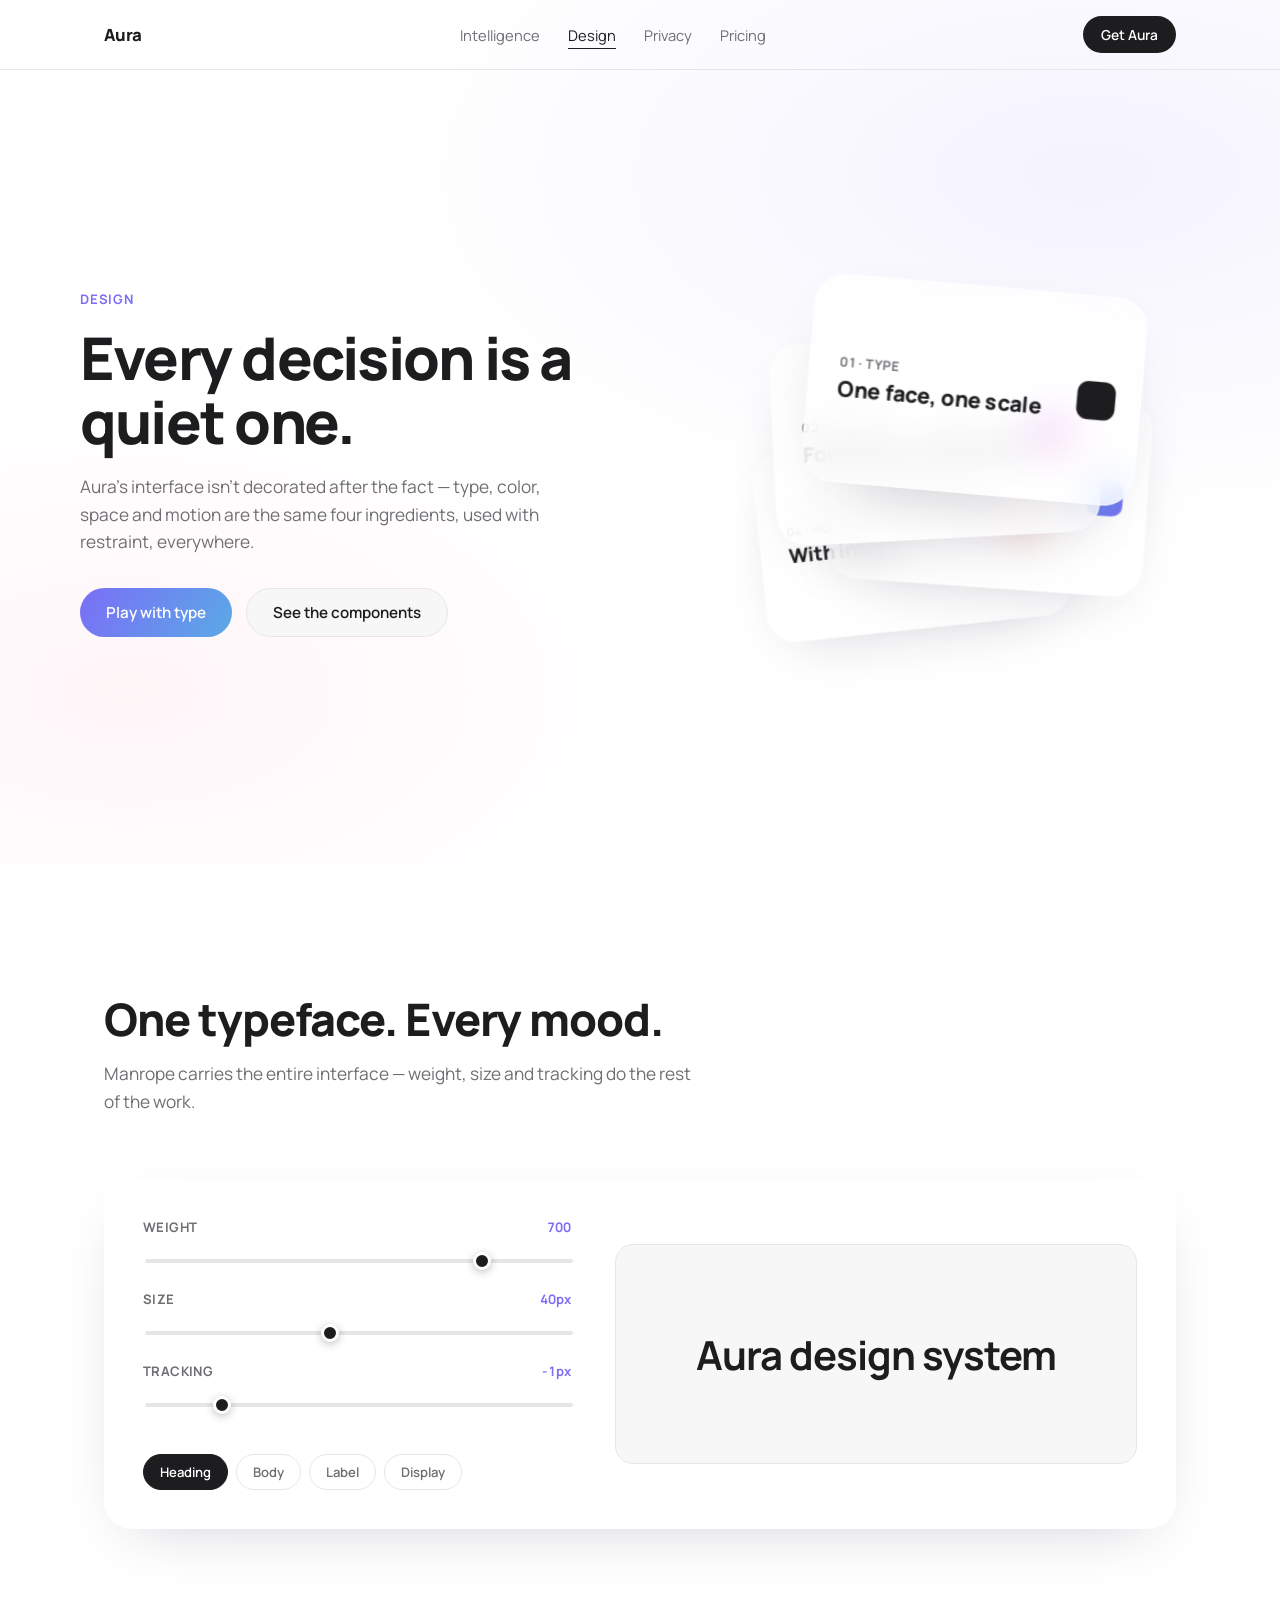
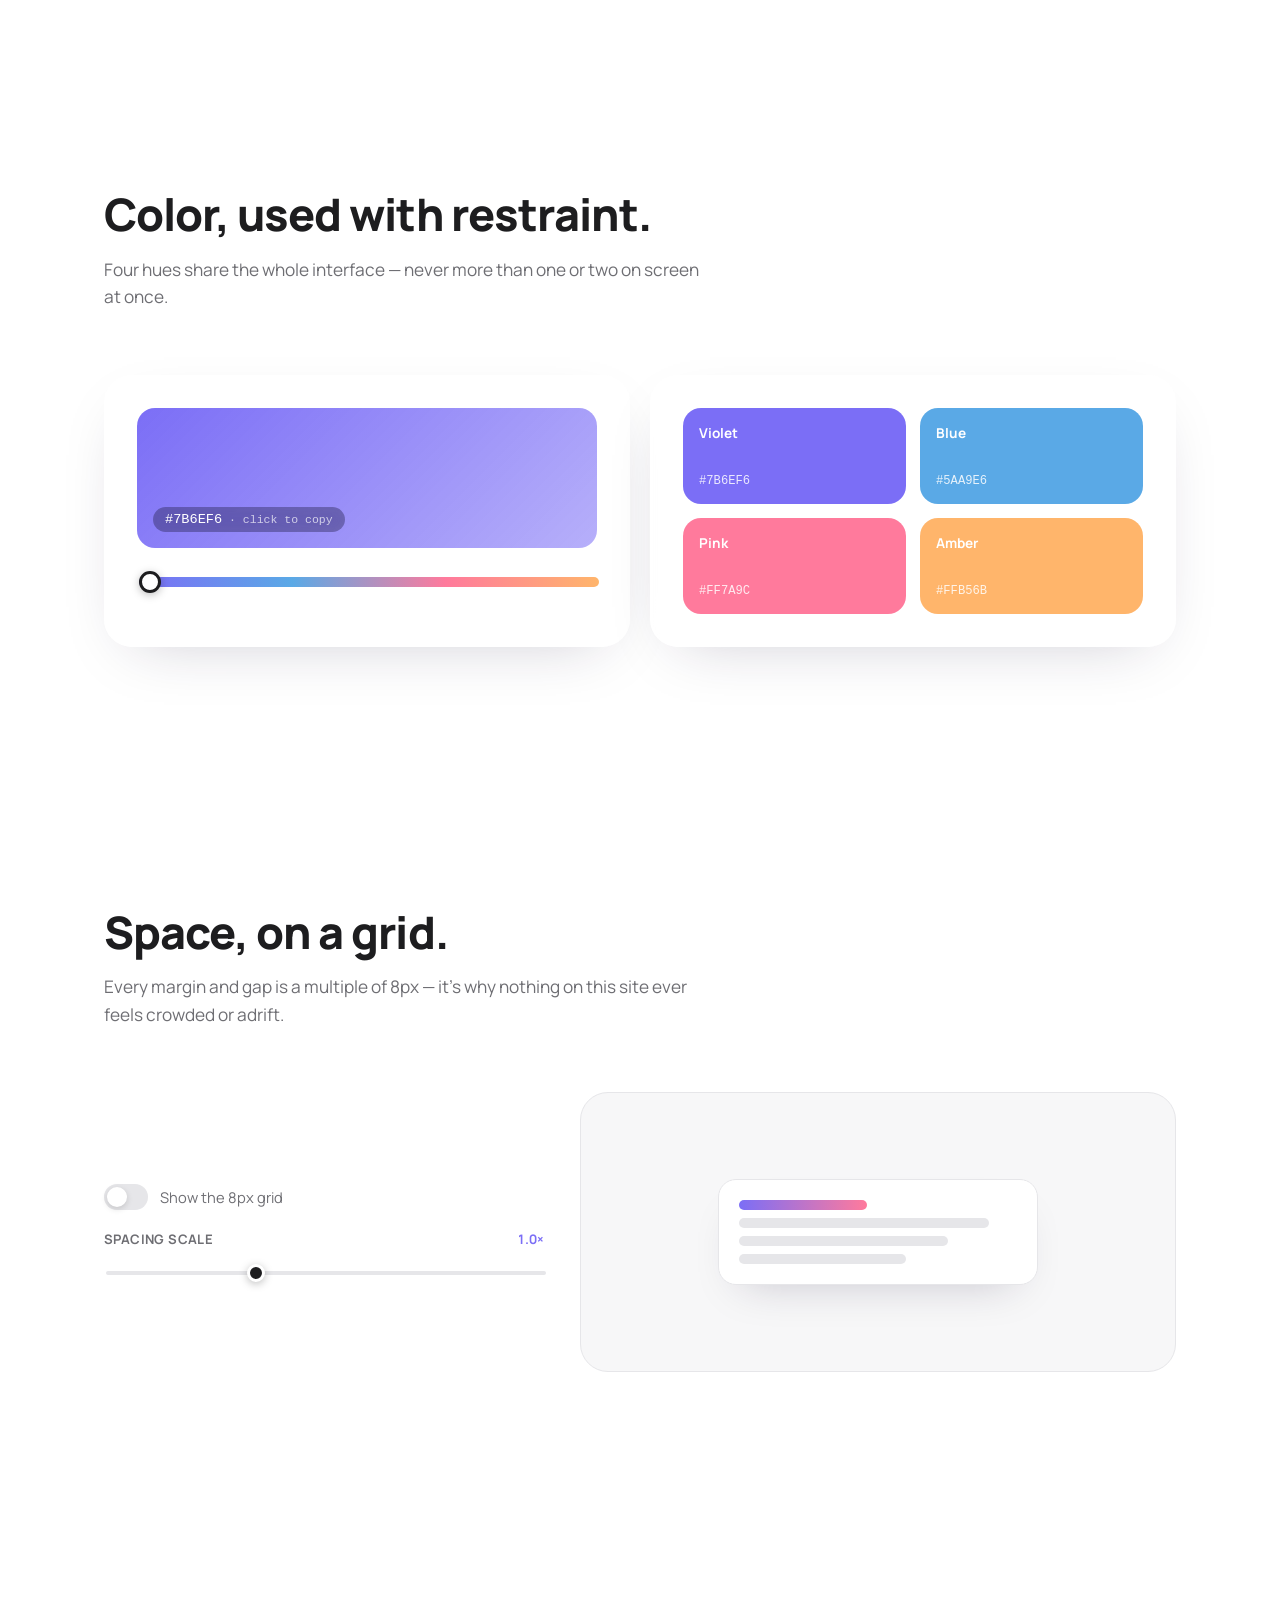
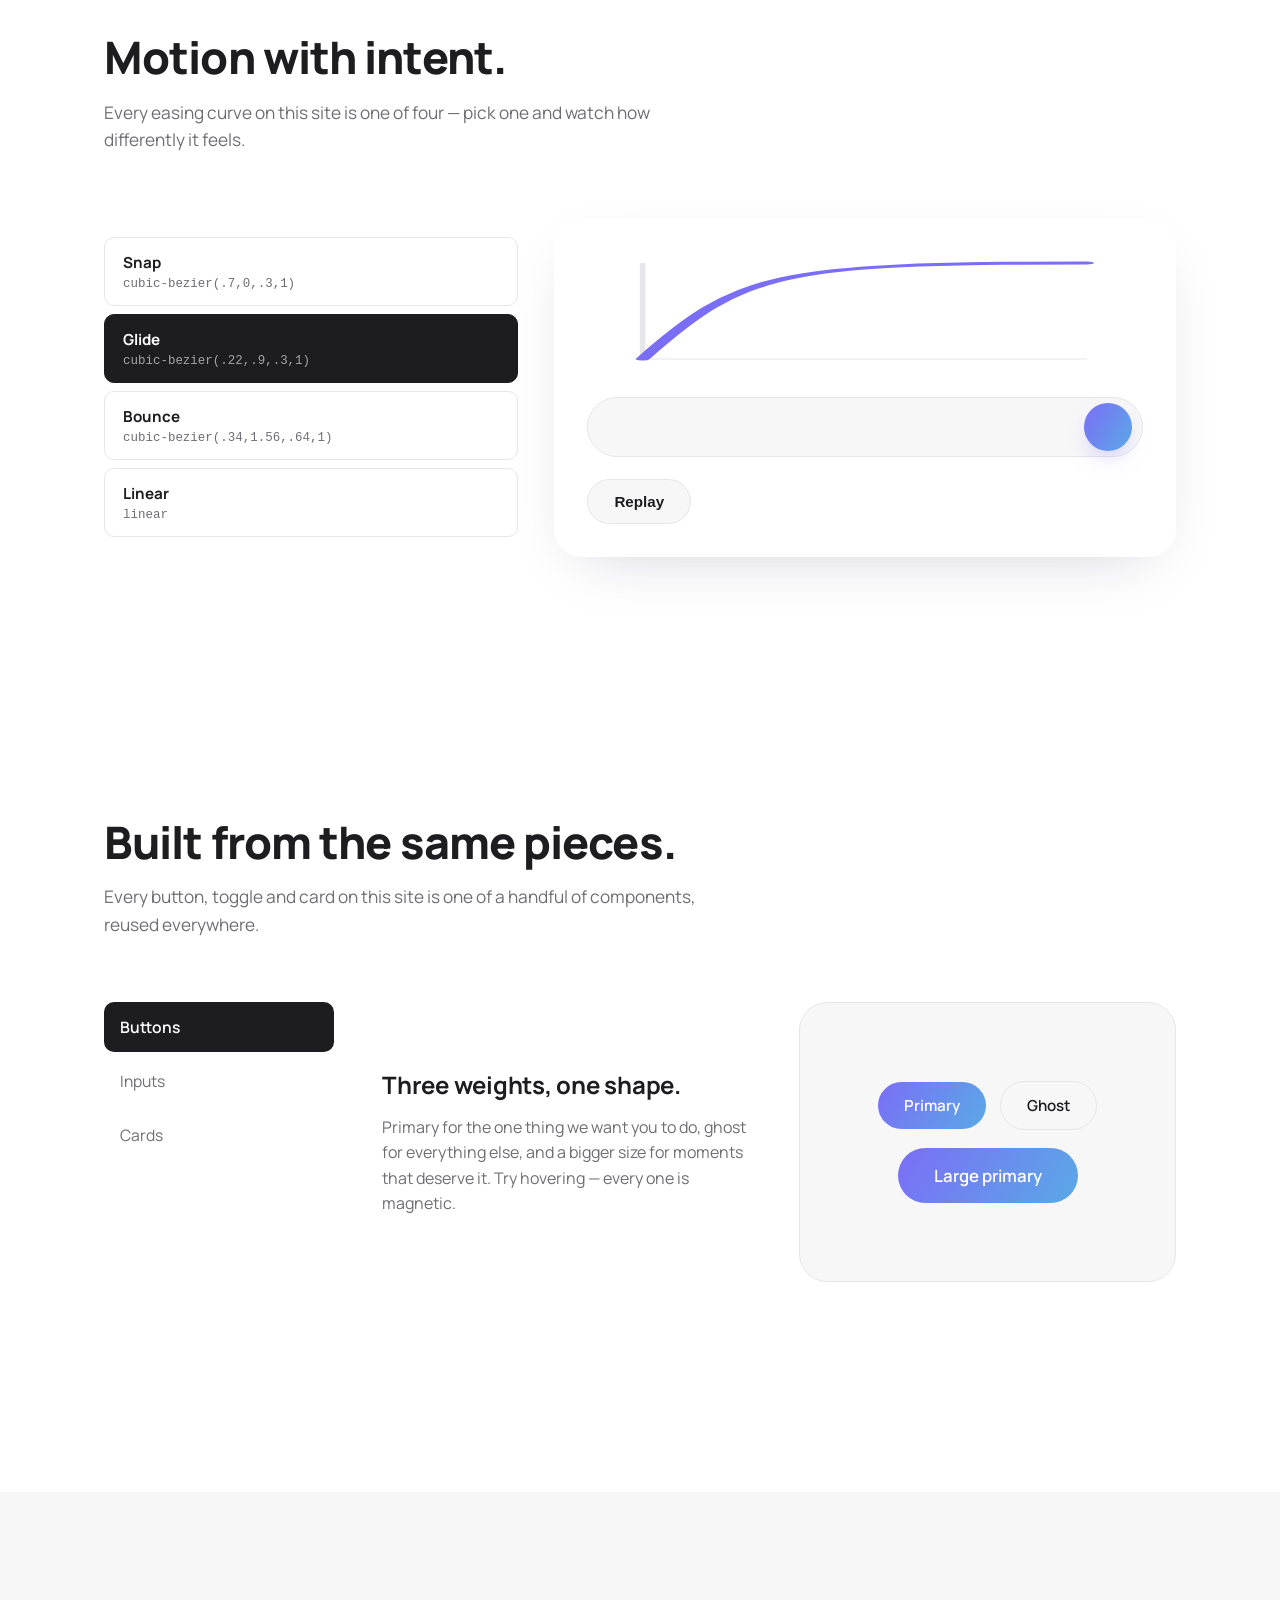
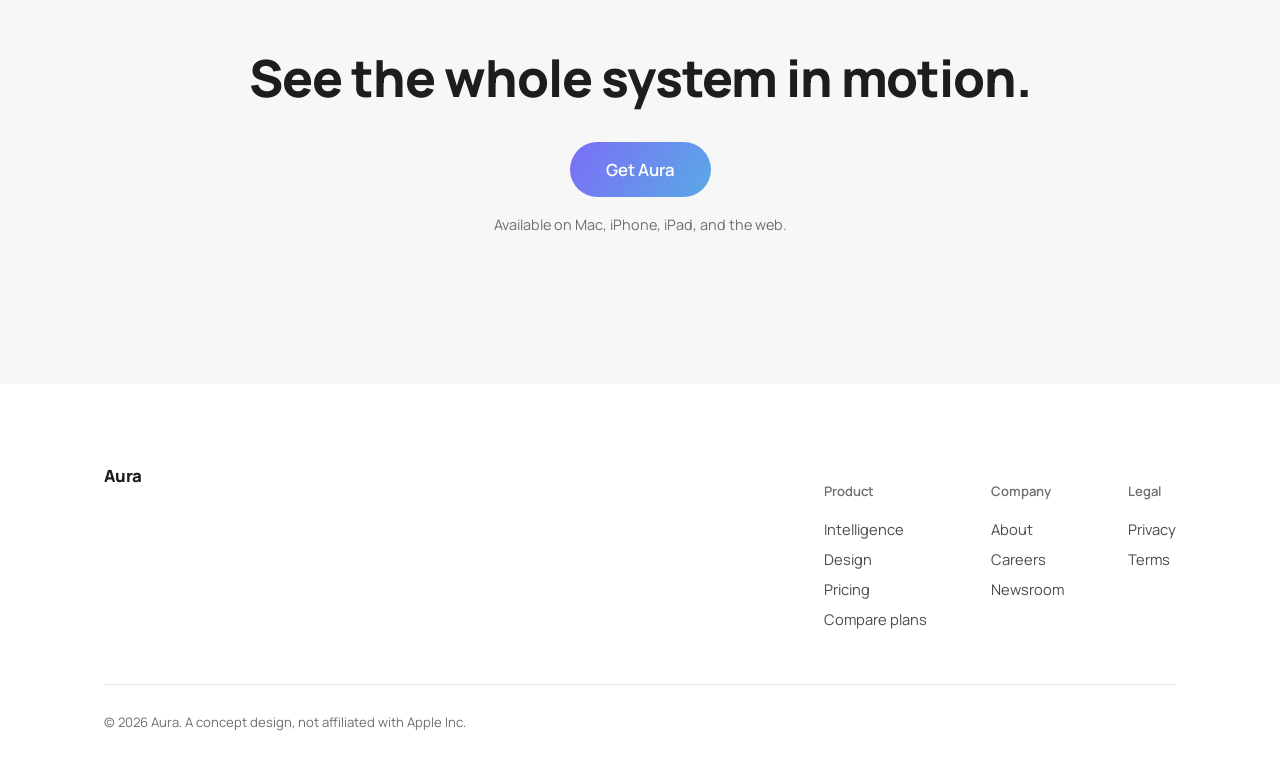
==== design.html @ 578ac660 "Add files via upload" ====
<!DOCTYPE html>
<html lang="en">
<head>
<meta charset="UTF-8">
<meta name="viewport" content="width=device-width, initial-scale=1.0">
<title>Aura — Design</title>
<link rel="preconnect" href="https://fonts.googleapis.com">
<link rel="preconnect" href="https://fonts.gstatic.com" crossorigin>
<link href="https://fonts.googleapis.com/css2?family=Manrope:wght@300;400;500;600;700;800&display=swap" rel="stylesheet">
<link rel="stylesheet" href="style.css">
<link rel="stylesheet" href="design.css">
</head>
<body>

<div class="progress-rail"><div class="progress-fill" id="progressFill"></div></div>
<div class="cursor-dot" id="cursorDot"></div>

<!-- NAV -->
<header id="siteNav" class="visible solid">
  <div class="nav-inner">
    <a href="index.html#home" class="nav-mark">Aura</a>
    <nav class="nav-links">
      <a href="intelligence.html">Intelligence</a>
      <a href="design.html" class="active">Design</a>
      <a href="privacy.html">Privacy</a>
      <a href="pricing.html">Pricing</a>
    </nav>
    <a href="plans.html" class="nav-cta">Get Aura</a>
    <button class="nav-toggle" id="navToggle" aria-label="Open menu">
      <span></span><span></span>
    </button>
  </div>
  <div class="nav-mobile" id="navMobile">
    <a href="intelligence.html">Intelligence</a>
    <a href="design.html">Design</a>
    <a href="privacy.html">Privacy</a>
    <a href="pricing.html">Pricing</a>
    <a href="plans.html" class="nav-cta-mobile">Get Aura</a>
  </div>
</header>

<main>

  <!-- HERO -->
  <section class="design-hero" id="home">
    <div class="design-hero-inner">
      <div class="design-hero-copy" data-reveal>
        <span class="eyebrow" style="display:inline-flex;align-items:center;gap:8px;font-size:.82rem;font-weight:700;letter-spacing:.06em;text-transform:uppercase;color:var(--violet);margin-bottom:18px;">Design</span>
        <h1>Every decision is a<br>quiet one.</h1>
        <p>Aura's interface isn't decorated after the fact — type, color, space and motion are the same four ingredients, used with restraint, everywhere.</p>
        <div class="design-hero-actions">
          <a href="#type" class="btn btn-primary">Play with type</a>
          <a href="#components" class="btn btn-ghost">See the components</a>
        </div>
      </div>

      <div class="layer-stack" id="layerStack" aria-hidden="true">
        <div class="layer-card" data-depth="1" data-x="-46" data-y="70" data-rot="-6" data-target="motion">
          <span class="layer-tag">04 · Motion</span>
          <span class="layer-name">With intent</span>
          <span class="layer-swatch" style="background:linear-gradient(135deg,var(--pink),var(--amber));"></span>
        </div>
        <div class="layer-card" data-depth="2" data-x="30" data-y="26" data-rot="4" data-target="space">
          <span class="layer-tag">03 · Space</span>
          <span class="layer-name">On an 8px grid</span>
          <span class="layer-swatch" style="background:linear-gradient(135deg,var(--blue),var(--violet));"></span>
        </div>
        <div class="layer-card" data-depth="3" data-x="-22" data-y="-22" data-rot="-3" data-target="color">
          <span class="layer-tag">02 · Color</span>
          <span class="layer-name">Four hues, used sparingly</span>
          <span class="layer-swatch" style="background:linear-gradient(135deg,var(--violet),var(--pink));"></span>
        </div>
        <div class="layer-card" data-depth="4" data-x="14" data-y="-64" data-rot="5" data-target="type">
          <span class="layer-tag">01 · Type</span>
          <span class="layer-name">One face, one scale</span>
          <span class="layer-swatch" style="background:var(--ink);"></span>
        </div>
      </div>
    </div>
  </section>

  <!-- TYPE LAB -->
  <section id="type" class="section">
    <div class="section-head" data-reveal>
      <h2>One typeface. Every mood.</h2>
      <p>Manrope carries the entire interface — weight, size and tracking do the rest of the work.</p>
    </div>

    <div class="type-lab glass glass-spot" data-reveal>
      <div class="type-controls">
        <div class="type-control">
          <label>Weight <span id="weightVal">700</span></label>
          <input type="range" id="rangeWeight" min="300" max="800" step="100" value="700">
        </div>
        <div class="type-control">
          <label>Size <span id="sizeVal">40px</span></label>
          <input type="range" id="rangeSize" min="16" max="72" step="1" value="40">
        </div>
        <div class="type-control">
          <label>Tracking <span id="trackVal">-1px</span></label>
          <input type="range" id="rangeTrack" min="-2" max="4" step="0.5" value="-1">
        </div>
        <div class="type-preset-row">
          <button class="type-preset active" data-weight="700" data-size="40" data-track="-1">Heading</button>
          <button class="type-preset" data-weight="500" data-size="18" data-track="0">Body</button>
          <button class="type-preset" data-weight="600" data-size="13" data-track="1.5">Label</button>
          <button class="type-preset" data-weight="800" data-size="64" data-track="-2">Display</button>
        </div>
      </div>
      <div class="type-preview-wrap">
        <span class="type-preview" id="typePreview">Aura design system</span>
      </div>
    </div>
  </section>

  <!-- COLOR -->
  <section id="color" class="section">
    <div class="section-head" data-reveal>
      <h2>Color, used with restraint.</h2>
      <p>Four hues share the whole interface — never more than one or two on screen at once.</p>
    </div>

    <div class="color-wrap" data-reveal>
      <div class="color-mixer glass glass-spot">
        <div class="mixer-preview" id="mixerPreview">
          <span class="mixer-hex" id="mixerHex" data-copy="mixer">#7B6EF6</span>
        </div>
        <input type="range" id="colorRange" min="0" max="100" step="0.5" value="0">
      </div>
      <div class="swatch-grid glass glass-spot">
        <div class="swatch" data-copy="#7B6EF6" style="background:var(--violet);">
          <span class="swatch-name">Violet</span>
          <span class="swatch-hex">#7B6EF6</span>
          <span class="copied-tag">Copied</span>
        </div>
        <div class="swatch" data-copy="#5AA9E6" style="background:var(--blue);">
          <span class="swatch-name">Blue</span>
          <span class="swatch-hex">#5AA9E6</span>
          <span class="copied-tag">Copied</span>
        </div>
        <div class="swatch" data-copy="#FF7A9C" style="background:var(--pink);">
          <span class="swatch-name">Pink</span>
          <span class="swatch-hex">#FF7A9C</span>
          <span class="copied-tag">Copied</span>
        </div>
        <div class="swatch" data-copy="#FFB56B" style="background:var(--amber);">
          <span class="swatch-name">Amber</span>
          <span class="swatch-hex">#FFB56B</span>
          <span class="copied-tag">Copied</span>
        </div>
      </div>
    </div>
  </section>

  <!-- SPACE -->
  <section id="space" class="section">
    <div class="section-head" data-reveal>
      <h2>Space, on a grid.</h2>
      <p>Every margin and gap is a multiple of 8px — it's why nothing on this site ever feels crowded or adrift.</p>
    </div>

    <div class="space-wrap" data-reveal>
      <div class="space-controls">
        <div class="space-toggle">
          <button class="space-toggle-switch" id="gridToggle" role="switch" aria-checked="false" aria-label="Toggle grid overlay">
            <span class="knob"></span>
          </button>
          <span>Show the 8px grid</span>
        </div>
        <div class="type-control">
          <label>Spacing scale <span id="spaceScaleVal">1.0×</span></label>
          <input type="range" id="spaceRange" min="0.5" max="2" step="0.1" value="1">
        </div>
      </div>
      <div class="space-stage">
        <div class="space-grid-overlay" id="gridOverlay"></div>
        <div class="space-demo-card" id="spaceDemoCard" style="padding:20px; gap:8px;">
          <div class="sd-line accent"></div>
          <div class="sd-line" style="width:90%;"></div>
          <div class="sd-line" style="width:75%;"></div>
          <div class="sd-line" style="width:60%;"></div>
        </div>
      </div>
    </div>
  </section>

  <!-- MOTION -->
  <section id="motion" class="section">
    <div class="section-head" data-reveal>
      <h2>Motion with intent.</h2>
      <p>Every easing curve on this site is one of four — pick one and watch how differently it feels.</p>
    </div>

    <div class="motion-wrap" data-reveal>
      <div class="easing-list">
        <button class="easing-btn" data-easing="snap"><strong>Snap</strong><span>cubic-bezier(.7,0,.3,1)</span></button>
        <button class="easing-btn active" data-easing="glide"><strong>Glide</strong><span>cubic-bezier(.22,.9,.3,1)</span></button>
        <button class="easing-btn" data-easing="bounce"><strong>Bounce</strong><span>cubic-bezier(.34,1.56,.64,1)</span></button>
        <button class="easing-btn" data-easing="linear"><strong>Linear</strong><span>linear</span></button>
      </div>
      <div class="motion-stage glass glass-spot">
        <svg class="motion-graph" viewBox="0 0 100 100" preserveAspectRatio="none">
          <line x1="10" y1="90" x2="90" y2="90" stroke="var(--line)" stroke-width="1"/>
          <line x1="10" y1="10" x2="10" y2="90" stroke="var(--line)" stroke-width="1"/>
          <path id="graphActivePath" d="" fill="none" stroke="var(--violet)" stroke-width="2.5" stroke-linecap="round"/>
        </svg>
        <div class="motion-track">
          <div class="motion-ball" id="motionBall"></div>
        </div>
        <button class="btn btn-ghost motion-replay" id="motionReplay">Replay</button>
      </div>
    </div>
  </section>

  <!-- COMPONENTS -->
  <section id="components" class="section">
    <div class="section-head" data-reveal>
      <h2>Built from the same pieces.</h2>
      <p>Every button, toggle and card on this site is one of a handful of components, reused everywhere.</p>
    </div>

    <div class="tabs" data-reveal style="margin-top:48px;">
      <div class="tab-list" role="tablist" aria-label="Component categories">
        <button class="tab-btn active" data-tab="buttons" role="tab" aria-selected="true">Buttons</button>
        <button class="tab-btn" data-tab="inputs" role="tab" aria-selected="false">Inputs</button>
        <button class="tab-btn" data-tab="cards" role="tab" aria-selected="false">Cards</button>
      </div>

      <div class="tab-stage">
        <div class="tab-panel active" id="panel-buttons">
          <div class="panel-text">
            <h3>Three weights, one shape.</h3>
            <p>Primary for the one thing we want you to do, ghost for everything else, and a bigger size for moments that deserve it. Try hovering — every one is magnetic.</p>
          </div>
          <div class="panel-visual" style="background:var(--paper-dim); flex-direction:column; gap:18px;">
            <div class="comp-buttons">
              <a href="#" class="btn btn-primary" onclick="return false;">Primary</a>
              <a href="#" class="btn btn-ghost" onclick="return false;">Ghost</a>
            </div>
            <div class="comp-buttons">
              <a href="#" class="btn btn-primary btn-lg" onclick="return false;">Large primary</a>
            </div>
          </div>
        </div>

        <div class="tab-panel" id="panel-inputs">
          <div class="panel-text">
            <h3>Small controls, clear state.</h3>
            <p>A toggle is either on or off — never a guess. Try flipping these; the same switch handles billing periods and privacy settings elsewhere on the site.</p>
          </div>
          <div class="panel-visual" style="background:var(--paper-dim);">
            <div class="comp-input-demo">
              <div class="comp-toggle-row">
                <button class="space-toggle-switch demo-toggle" role="switch" aria-checked="true"><span class="knob"></span></button>
                <span>Sync across devices</span>
              </div>
              <div class="comp-toggle-row">
                <button class="space-toggle-switch demo-toggle" role="switch" aria-checked="false"><span class="knob"></span></button>
                <span>Share anonymous usage</span>
              </div>
              <input class="comp-text-input" placeholder="Ask Aura something…">
            </div>
          </div>
        </div>

        <div class="tab-panel" id="panel-cards">
          <div class="panel-text">
            <h3>Glass, everywhere it earns it.</h3>
            <p>Cards get the frosted treatment only when they float above something — a demo, a stat, a price. Flat content stays flat.</p>
          </div>
          <div class="panel-visual" style="background:var(--paper-dim);">
            <div class="comp-cards-row">
              <div class="comp-mini-card glass glass-spot tilt">
                <div class="mini-dot"></div>
                <h5>Reasoning</h5>
                <p>Step by step</p>
              </div>
              <div class="comp-mini-card glass glass-spot tilt">
                <div class="mini-dot" style="background:linear-gradient(120deg,var(--blue),var(--amber));"></div>
                <h5>Memory</h5>
                <p>What matters</p>
              </div>
            </div>
          </div>
        </div>
      </div>
    </div>
  </section>

  <!-- FINAL CTA -->
  <section class="cta-band" data-reveal>
    <h2>See the whole system in motion.</h2>
    <a href="pricing.html" class="btn btn-primary btn-lg">Get Aura</a>
    <p class="cta-note">Available on Mac, iPhone, iPad, and the web.</p>
  </section>

</main>

<footer>
  <div class="footer-top">
    <span class="nav-mark">Aura</span>
    <div class="footer-cols">
      <div class="footer-col">
        <h4>Product</h4>
        <a href="intelligence.html">Intelligence</a>
        <a href="design.html">Design</a>
        <a href="index.html#pricing">Pricing</a>
        <a href="plans.html">Compare plans</a>
      </div>
      <div class="footer-col">
        <h4>Company</h4>
        <a href="#">About</a>
        <a href="#">Careers</a>
        <a href="#">Newsroom</a>
      </div>
      <div class="footer-col">
        <h4>Legal</h4>
        <a href="index.html#privacy">Privacy</a>
        <a href="#">Terms</a>
      </div>
    </div>
  </div>
  <div class="footer-bottom">
    <p>© 2026 Aura. A concept design, not affiliated with Apple Inc.</p>
  </div>
</footer>

<script src="design.js"></script>
</body>
</html>
---- style.css ----
/* ============================================
   HALCYON — tokens
   ============================================ */
:root{
  --ink: #1d1d1f;
  --ink-soft: #6e6e73;
  --paper: #ffffff;
  --paper-dim: #f7f7f8;
  --line: #e6e6e9;

  --violet: #7b6ef6;
  --blue: #5aa9e6;
  --pink: #ff7a9c;
  --amber: #ffb56b;

  --radius-s: 10px;
  --radius-m: 18px;
  --radius-l: 28px;

  --ease: cubic-bezier(.22,.9,.3,1);
  --maxw: 1120px;

  --glass-bg: rgba(255,255,255,.55);
  --glass-bg-strong: rgba(255,255,255,.72);
  --glass-border: rgba(255,255,255,.7);
  --glass-shadow: 0 20px 60px -30px rgba(30,25,60,.25);
}

.glass{
  background:var(--glass-bg);
  -webkit-backdrop-filter:blur(22px) saturate(160%);
  backdrop-filter:blur(22px) saturate(160%);
  border:1px solid var(--glass-border);
  box-shadow:var(--glass-shadow);
}
.glass-spot{ position:relative; overflow:hidden; }
.glass-spot::before{
  content:''; position:absolute; inset:0; opacity:0; pointer-events:none; z-index:0;
  transition:opacity .35s ease;
  background:radial-gradient(260px circle at var(--mx,50%) var(--my,50%), rgba(255,255,255,.85), transparent 62%);
}
.glass-spot:hover::before{ opacity:1; }
.glass-spot > *{ position:relative; z-index:1; }
.tilt{ transition:transform .35s var(--ease); transform-style:preserve-3d; will-change:transform; }

*{box-sizing:border-box;}
html{scroll-behavior:smooth;}
body{
  margin:0;
  background:var(--paper);
  color:var(--ink);
  font-family:'Manrope', -apple-system, BlinkMacSystemFont, 'Segoe UI', sans-serif;
  -webkit-font-smoothing:antialiased;
  overflow-x:hidden;
}
img,svg{display:block; max-width:100%;}
a{color:inherit; text-decoration:none;}
ul{margin:0; padding:0; list-style:none;}
h1,h2,h3,p{margin:0;}

@media (prefers-reduced-motion: reduce){
  *{animation-duration:.001ms !important; animation-iteration-count:1 !important; transition-duration:.001ms !important; scroll-behavior:auto !important;}
}

/* ============================================
   Progress rail + custom cursor
   ============================================ */
.progress-rail{
  position:fixed; top:0; left:0; width:100%; height:2px; background:transparent; z-index:900;
}
.progress-fill{
  height:100%; width:0%;
  background:linear-gradient(90deg,var(--violet),var(--blue),var(--pink));
  transition:width .05s linear;
}

.cursor-dot{
  position:fixed; top:0; left:0; width:16px; height:16px; border-radius:50%;
  background:var(--ink); pointer-events:none; z-index:950;
  transform:translate(-50%,-50%); mix-blend-mode:difference;
  transition:width .25s var(--ease), height .25s var(--ease), background .25s var(--ease);
  opacity:0;
}
.cursor-dot.on{opacity:1;}
.cursor-dot.grow{width:44px; height:44px; background:#fff;}
@media (hover:none){ .cursor-dot{display:none;} }

/* ============================================
   INTRO
   ============================================ */
#intro{ height:380vh; position:relative; background:#fcfcfd; }
.intro-sticky{
  position:sticky; top:0; height:100vh; overflow:hidden;
  display:flex; align-items:center; justify-content:center;
}
.orb-field{
  position:absolute; inset:-10%; will-change:transform;
  transition:transform .1s linear;
}
.blob{
  position:absolute; border-radius:50%; filter:blur(90px); opacity:.55;
  will-change:transform;
}
.blob-a{ width:58vmax; height:58vmax; left:-14vmax; top:-16vmax; background:radial-gradient(circle at 30% 30%, var(--violet), transparent 72%); animation:drift1 24s ease-in-out infinite, hueDrift 13s ease-in-out infinite; }
.blob-b{ width:52vmax; height:52vmax; right:-14vmax; top:-6vmax; background:radial-gradient(circle at 60% 40%, var(--blue), transparent 72%); animation:drift2 28s ease-in-out infinite, hueDrift 16s ease-in-out infinite reverse; }
.blob-c{ width:48vmax; height:48vmax; left:8vmax; bottom:-20vmax; background:radial-gradient(circle at 50% 50%, var(--pink), transparent 72%); animation:drift3 22s ease-in-out infinite, hueDrift 11s ease-in-out infinite; }
.blob-d{ width:38vmax; height:38vmax; right:4vmax; bottom:-14vmax; background:radial-gradient(circle at 50% 50%, var(--amber), transparent 72%); animation:drift1 32s ease-in-out infinite reverse, hueDrift 19s ease-in-out infinite; }

@keyframes drift1{ 0%,100%{transform:translate(0,0) scale(1);} 50%{transform:translate(4vmax,3vmax) scale(1.08);} }
@keyframes drift2{ 0%,100%{transform:translate(0,0) scale(1);} 50%{transform:translate(-3vmax,4vmax) scale(1.05);} }
@keyframes drift3{ 0%,100%{transform:translate(0,0) scale(1);} 50%{transform:translate(3vmax,-3vmax) scale(1.1);} }
@keyframes hueDrift{ 0%,100%{ filter:blur(90px) hue-rotate(0deg) saturate(1); } 50%{ filter:blur(102px) hue-rotate(28deg) saturate(1.25); } }

/* entrance "boot" flourish — opacity/blur only, so it never fights the JS-driven parallax transform */
@keyframes ambientBoot{ from{ opacity:0; } to{ opacity:1; } }
.orb-field{ animation:ambientBoot 1.8s var(--ease) both; }
.grain{ animation:ambientBoot 2.4s var(--ease) both; }

@keyframes ringPulse{
  0%{ transform:translate(-50%,-50%) scale(.2); opacity:.5; }
  100%{ transform:translate(-50%,-50%) scale(2.6); opacity:0; }
}
.intro-boot-ring{
  position:absolute; left:50%; top:50%; width:120px; height:120px; border-radius:50%;
  border:1px solid rgba(123,110,246,.55); pointer-events:none; z-index:1;
  transform:translate(-50%,-50%) scale(.2); opacity:0;
  animation:ringPulse 2.2s var(--ease) .15s 2 both;
}
.intro-boot-ring.ring-2{ border-color:rgba(90,169,230,.5); animation-delay:.55s; }

/* 3D wireframe orb canvases (see wireorb.js) */
.intro-orb-canvas{
  position:absolute; inset:0; z-index:1; width:100%; height:100%;
  opacity:0; animation:orbBoot 1.6s var(--ease) .2s both;
}
@keyframes orbBoot{ from{ opacity:0; transform:scale(.88); } to{ opacity:1; transform:scale(1); } }

.ambient-orb-canvas{
  position:absolute; inset:0; z-index:0; width:100%; height:100%;
  opacity:.42; pointer-events:none;
}

.grain{
  position:absolute; inset:0; opacity:.035; mix-blend-mode:multiply; pointer-events:none;
  background-image:url("data:image/svg+xml,%3Csvg xmlns='http://www.w3.org/2000/svg' width='120' height='120'%3E%3Cfilter id='n'%3E%3CfeTurbulence type='fractalNoise' baseFrequency='0.9' numOctaves='2' stitchTiles='stitch'/%3E%3C/filter%3E%3Crect width='100%25' height='100%25' filter='url(%23n)'/%3E%3C/svg%3E");
}
.vignette{
  position:absolute; inset:0; pointer-events:none; z-index:1;
  background:radial-gradient(ellipse at center, transparent 40%, rgba(255,255,255,.55) 100%);
}

.intro-copy{ position:relative; z-index:2; text-align:center; color:var(--ink); padding:0 24px; }
.intro-line{
  position:absolute; left:0; right:0; top:50%; transform:translateY(-50%);
  font-size:clamp(2.4rem, 7vw, 5.5rem); font-weight:700; letter-spacing:-.03em;
  opacity:0; will-change:opacity, transform; text-shadow:0 1px 40px rgba(255,255,255,.8);
}

.scroll-cue{
  position:absolute; bottom:40px; left:50%; transform:translateX(-50%);
  display:flex; flex-direction:column; align-items:center; gap:8px;
  color:rgba(29,29,31,.45); font-size:.8rem; letter-spacing:.02em; z-index:2;
  transition:opacity .4s var(--ease);
}
.scroll-cue i{
  width:1px; height:34px; background:linear-gradient(rgba(29,29,31,.5),transparent);
  animation:cueMove 1.8s ease-in-out infinite;
}
@keyframes cueMove{ 0%{opacity:0; transform:translateY(-6px);} 40%{opacity:1;} 100%{opacity:0; transform:translateY(20px);} }

/* ============================================
   NAV
   ============================================ */
#siteNav{
  position:fixed; top:0; left:0; width:100%; z-index:800;
  opacity:0; transform:translateY(-14px); pointer-events:none;
  transition:opacity .5s var(--ease), transform .5s var(--ease), background .3s ease, border-color .3s ease;
  border-bottom:1px solid transparent;
}
#siteNav.visible{ opacity:1; transform:translateY(0); pointer-events:auto; }
#siteNav.solid{ background:var(--glass-bg-strong); -webkit-backdrop-filter:blur(18px) saturate(160%); backdrop-filter:blur(18px) saturate(160%); border-color:rgba(230,230,235,.8); }

.nav-inner{
  max-width:var(--maxw); margin:0 auto; padding:16px 24px;
  display:flex; align-items:center; justify-content:space-between; gap:24px;
}
.nav-mark{ font-weight:800; font-size:1.05rem; letter-spacing:-.01em; }
.nav-links{ display:flex; gap:28px; flex:1; justify-content:center; }
.nav-links a{ font-size:.92rem; color:var(--ink-soft); transition:color .2s ease; position:relative; }
.nav-links a:hover{ color:var(--ink); }
.nav-links a::after{
  content:''; position:absolute; left:0; bottom:-4px; height:1px; width:0; background:var(--ink);
  transition:width .25s var(--ease);
}
.nav-links a:hover::after{ width:100%; }

.nav-cta{
  font-size:.86rem; font-weight:600; padding:9px 18px; border-radius:100px;
  background:var(--ink); color:#fff; transition:transform .2s var(--ease), background .2s ease;
}
.nav-cta:hover{ transform:translateY(-1px); background:#000; }

.nav-toggle{ display:none; background:none; border:0; width:34px; height:24px; position:relative; cursor:pointer; }
.nav-toggle span{ position:absolute; left:0; right:0; height:1.5px; background:var(--ink); transition:transform .25s ease, opacity .25s ease; }
.nav-toggle span:first-child{ top:6px; } .nav-toggle span:last-child{ bottom:6px; }
.nav-toggle.open span:first-child{ transform:translateY(5.5px) rotate(45deg); }
.nav-toggle.open span:last-child{ transform:translateY(-5.5px) rotate(-45deg); }

.nav-mobile{
  max-height:0; overflow:hidden; background:rgba(255,255,255,.98); border-top:1px solid var(--line);
  transition:max-height .35s var(--ease);
}
.nav-mobile.open{ max-height:320px; }
.nav-mobile a{ display:block; padding:16px 24px; border-bottom:1px solid var(--line); color:var(--ink-soft); font-size:.95rem; }
.nav-cta-mobile{ color:var(--ink) !important; font-weight:700; }

@media (max-width:820px){
  .nav-links{ display:none; }
  .nav-cta{ display:none; }
  .nav-toggle{ display:block; }
}

/* ============================================
   Reveal-on-scroll
   ============================================ */
[data-reveal]{ opacity:0; transform:translateY(28px); transition:opacity .8s var(--ease), transform .8s var(--ease); }
[data-reveal].in{ opacity:1; transform:translateY(0); }

/* ============================================
   HERO
   ============================================ */
.hero{
  position:relative; min-height:100vh; display:flex; align-items:center; justify-content:center;
  text-align:center; padding:140px 24px 80px; overflow:hidden;
}
.hero-orb{ position:absolute; inset:0; z-index:0; opacity:.5; }
.hero-orb .blob{ filter:blur(90px); opacity:.55; }
.hero-orb .blob-a{ width:50vmax; height:50vmax; left:-20vmax; top:-10vmax; }
.hero-orb .blob-b{ width:45vmax; height:45vmax; right:-18vmax; bottom:-15vmax; }
.hero-copy{ position:relative; z-index:1; max-width:720px; margin:0 auto; }
.hero-copy h1{ font-size:clamp(2.6rem, 6vw, 4.6rem); font-weight:800; letter-spacing:-.03em; line-height:1.05; }
.hero-copy p{ margin-top:22px; font-size:1.15rem; color:var(--ink-soft); line-height:1.55; max-width:560px; margin-left:auto; margin-right:auto; }
.hero-actions{ margin-top:34px; display:flex; gap:14px; justify-content:center; flex-wrap:wrap; }

.hero-demo{
  margin:44px auto 0; max-width:480px; display:flex; align-items:center; gap:10px;
  padding:8px 8px 8px 20px; border-radius:100px;
}
.demo-dot{ width:8px; height:8px; border-radius:50%; background:linear-gradient(120deg,var(--violet),var(--pink)); flex-shrink:0; animation:pulse 2.6s ease-in-out infinite; }
.hero-demo input{
  flex:1; border:0; background:none; font-family:inherit; font-size:.98rem; color:var(--ink);
  padding:10px 0; outline:none;
}
.hero-demo input::placeholder{ color:var(--ink-soft); }
.demo-send{
  width:38px; height:38px; border-radius:50%; border:0; background:var(--ink); color:#fff;
  display:flex; align-items:center; justify-content:center; cursor:pointer; flex-shrink:0;
  transition:transform .25s var(--ease), background .2s ease;
}
.demo-send svg{ width:16px; height:16px; fill:none; stroke:currentColor; stroke-width:2; stroke-linecap:round; stroke-linejoin:round; }
.demo-send:hover{ transform:scale(1.08); background:#000; }

.demo-mic{
  width:38px; height:38px; border-radius:50%; border:1px solid var(--line); background:#fff; color:var(--ink-soft);
  display:flex; align-items:center; justify-content:center; cursor:pointer; flex-shrink:0; position:relative;
  transition:transform .25s var(--ease), background .2s ease, color .2s ease, border-color .2s ease;
}
.demo-mic svg{ width:16px; height:16px; fill:none; stroke:currentColor; stroke-width:2; stroke-linecap:round; stroke-linejoin:round; }
.demo-mic:hover{ color:var(--ink); border-color:#d3d3d8; }
.demo-mic::after{
  content:''; position:absolute; inset:-6px; border-radius:50%; border:2px solid var(--pink);
  opacity:0; transform:scale(.7); transition:opacity .2s ease, transform .2s ease; pointer-events:none;
}
.demo-mic.listening{ background:var(--pink); color:#fff; border-color:var(--pink); }
.demo-mic.listening::after{ opacity:.55; transform:scale(1); animation:micPulse 1.3s ease-in-out infinite; }
@keyframes micPulse{ 0%,100%{ opacity:.55; transform:scale(1); } 50%{ opacity:.15; transform:scale(1.35); } }

.demo-suggestions{
  max-width:480px; margin:14px auto 0; display:flex; flex-wrap:wrap; gap:8px; justify-content:center; padding:0 4px;
}
.demo-chip{
  border:1px solid var(--line); background:rgba(255,255,255,.6); border-radius:100px; padding:8px 15px;
  font-family:inherit; font-size:.8rem; color:var(--ink-soft); cursor:pointer; transition:all .2s ease;
}
.demo-chip:hover{ border-color:#d3d3d8; color:var(--ink); background:#fff; }
.demo-reply{
  max-width:480px; margin:14px auto 0; text-align:left; font-size:.95rem; color:var(--ink-soft);
  min-height:0; opacity:0; transform:translateY(-6px);
  transition:opacity .4s var(--ease), transform .4s var(--ease); padding:0 22px;
}
.demo-reply.show{ opacity:1; transform:translateY(0); }
.demo-reply .typing{ display:inline-flex; gap:4px; }
.demo-reply .typing span{ width:5px; height:5px; border-radius:50%; background:var(--ink-soft); animation:typeDot 1.2s ease-in-out infinite; }
.demo-reply .typing span:nth-child(2){ animation-delay:.15s; }
.demo-reply .typing span:nth-child(3){ animation-delay:.3s; }
@keyframes typeDot{ 0%,60%,100%{ transform:translateY(0); opacity:.4; } 30%{ transform:translateY(-4px); opacity:1; } }

/* ============================================
   Buttons
   ============================================ */
.btn{
  display:inline-flex; align-items:center; justify-content:center;
  padding:13px 26px; border-radius:100px; font-size:.95rem; font-weight:600;
  transition:transform .25s var(--ease), box-shadow .25s var(--ease), background .25s ease;
}
.btn-primary{
  background:linear-gradient(120deg, var(--violet), var(--blue));
  color:#fff;
}
.btn-primary:hover{ transform:translateY(-2px); box-shadow:0 14px 28px -12px rgba(123,110,246,.55); }
.btn-ghost{ background:var(--paper-dim); color:var(--ink); border:1px solid var(--line); }
.btn-ghost:hover{ transform:translateY(-2px); border-color:#d3d3d8; }
.btn-block{ width:100%; margin-top:26px; }
.btn-lg{ padding:16px 36px; font-size:1.05rem; }

/* ============================================
   Sections shared
   ============================================ */
.section{ max-width:var(--maxw); margin:0 auto; padding:130px 24px; }
.section-head{ max-width:600px; margin-bottom:64px; }
.section-head h2{ font-size:clamp(2rem, 4vw, 2.8rem); font-weight:800; letter-spacing:-.02em; line-height:1.12; }
.section-head p{ margin-top:16px; font-size:1.08rem; color:var(--ink-soft); line-height:1.6; }

/* ============================================
   Pricing toggle
   ============================================ */
.price-toggle{
  display:inline-flex; align-items:center; gap:14px; margin-bottom:48px;
  padding:10px 18px; border-radius:100px;
}
.price-toggle-label{ font-size:.9rem; color:var(--ink-soft); transition:color .2s ease; cursor:pointer; }
.price-toggle-label.active{ color:var(--ink); font-weight:600; }
.price-toggle-label em{ font-style:normal; color:var(--violet); font-size:.8rem; margin-left:4px; }
.toggle-switch{
  width:44px; height:26px; border-radius:100px; background:var(--line); border:0; position:relative; cursor:pointer;
  transition:background .25s ease; flex-shrink:0;
}
.toggle-switch[aria-checked="true"]{ background:var(--ink); }
.toggle-knob{
  position:absolute; top:3px; left:3px; width:20px; height:20px; border-radius:50%; background:#fff;
  box-shadow:0 2px 6px rgba(0,0,0,.15); transition:transform .28s var(--ease);
}
.toggle-switch[aria-checked="true"] .toggle-knob{ transform:translateX(18px); }

/* ============================================
   Tabs
   ============================================ */
.tabs{ display:grid; grid-template-columns:230px 1fr; gap:48px; align-items:start; }
.tab-list{ display:flex; flex-direction:column; gap:4px; position:sticky; top:110px; }
.tab-btn{
  text-align:left; background:none; border:0; padding:14px 16px; border-radius:var(--radius-s);
  font-family:inherit; font-size:.98rem; color:var(--ink-soft); cursor:pointer;
  transition:background .2s ease, color .2s ease;
}
.tab-btn:hover{ background:var(--paper-dim); }
.tab-btn.active{ background:var(--ink); color:#fff; font-weight:600; }

.tab-stage{ position:relative; min-height:360px; }
.tab-panel{ display:none; grid-template-columns:1fr 1fr; gap:40px; align-items:center; animation:panelIn .5s var(--ease); }
.tab-panel.active{ display:grid; }
@keyframes panelIn{ from{opacity:0; transform:translateY(10px);} to{opacity:1; transform:translateY(0);} }
.panel-text h3{ font-size:1.5rem; font-weight:700; letter-spacing:-.01em; }
.panel-text p{ margin-top:14px; color:var(--ink-soft); line-height:1.6; }

.panel-visual{
  border-radius:var(--radius-l); background:var(--paper-dim); border:1px solid var(--line);
  min-height:280px; display:flex; align-items:center; justify-content:center; padding:32px;
  position:relative; overflow:hidden;
}
.visual-reasoning{ background:linear-gradient(160deg,rgba(123,110,246,.12),rgba(90,169,230,.1)); }
.visual-creativity{ background:linear-gradient(160deg,rgba(255,122,156,.12),rgba(255,181,107,.1)); }
.visual-memory{ background:linear-gradient(160deg,rgba(90,169,230,.12),rgba(123,110,246,.1)); }
.visual-vision{ background:linear-gradient(160deg,rgba(255,181,107,.12),rgba(255,122,156,.1)); }

.mock-chat{ width:100%; display:flex; flex-direction:column; gap:10px; }
.mock-row{ display:flex; }
.mock-step{
  padding:10px 16px; border-radius:100px; background:#fff; font-size:.85rem; color:var(--ink-soft);
  border:1px solid var(--line);
}
.mock-row.done .mock-step{ color:var(--ink); }
.mock-row.done .mock-step::before{ content:'✓ '; color:var(--violet); }
.mock-row.active .mock-step{ background:var(--ink); color:#fff; border-color:var(--ink); }
.mock-row.muted .mock-step{ opacity:.4; }

.mock-doc{ width:100%; display:flex; flex-direction:column; gap:14px; }
.mock-line{ height:12px; border-radius:6px; background:#fff; border:1px solid var(--line); }
.mock-line.accent{ background:linear-gradient(90deg,var(--pink),var(--amber)); border:none; }
.w-70{width:70%;} .w-90{width:90%;} .w-40{width:40%;} .w-80{width:80%;} .w-60{width:60%;}

.mock-timeline{ display:flex; align-items:center; gap:18px; }
.mock-dot{ width:14px; height:14px; border-radius:50%; background:#fff; border:2px solid var(--line); }
.mock-dot.active{ background:var(--blue); border-color:var(--blue); transform:scale(1.3); }

.mock-frame{ width:70%; aspect-ratio:4/3; position:relative; border-radius:12px; background:#fff; border:1px solid var(--line); }
.mock-corner{ position:absolute; width:22px; height:22px; border-color:var(--violet); }
.mock-corner.tl{ top:-2px; left:-2px; border-top:3px solid; border-left:3px solid; border-radius:8px 0 0 0; }
.mock-corner.tr{ top:-2px; right:-2px; border-top:3px solid; border-right:3px solid; border-radius:0 8px 0 0; }
.mock-corner.bl{ bottom:-2px; left:-2px; border-bottom:3px solid; border-left:3px solid; border-radius:0 0 0 8px; }
.mock-corner.br{ bottom:-2px; right:-2px; border-bottom:3px solid; border-right:3px solid; border-radius:0 0 8px 0; }

@media (max-width:900px){
  .tabs{ grid-template-columns:1fr; }
  .tab-list{ position:static; flex-direction:row; overflow-x:auto; gap:8px; }
  .tab-panel{ grid-template-columns:1fr; }
}

/* ============================================
   Design section
   ============================================ */
.feature-row{ display:grid; grid-template-columns:1fr 1fr; gap:60px; align-items:center; padding:56px 0; border-top:1px solid var(--line); }
.feature-row:first-of-type{ border-top:none; }
.feature-row.reverse{ direction:rtl; }
.feature-row.reverse > *{ direction:ltr; }
.feature-text h3{ font-size:1.6rem; font-weight:700; letter-spacing:-.01em; }
.feature-text p{ margin-top:14px; color:var(--ink-soft); line-height:1.6; max-width:420px; }

.feature-visual{ aspect-ratio:16/11; border-radius:var(--radius-l); border:1px solid var(--line); position:relative; overflow:hidden; }
.visual-blank{ background:var(--paper-dim); }
.visual-blank::after{ content:''; position:absolute; left:14%; top:44%; width:72%; height:2px; background:var(--ink); opacity:.15; }
.visual-type{ background:#fafafa; display:flex; align-items:flex-end; justify-content:center; gap:24px; padding-bottom:30px; }
.type-sample{ font-weight:800; color:var(--ink); }
.type-sample.big{ font-size:5.4rem; letter-spacing:-.03em; }
.type-sample.small{ font-size:1.6rem; opacity:.35; align-self:flex-start; margin-top:14px; }
.visual-motion{ background:linear-gradient(160deg,#f3f1fe,#eef6fc); display:flex; align-items:center; justify-content:center; }
.motion-dot{ width:64px; height:64px; border-radius:50%; background:linear-gradient(120deg,var(--violet),var(--blue)); animation:pulse 2.6s ease-in-out infinite; }
@keyframes pulse{ 0%,100%{ transform:scale(1); } 50%{ transform:scale(1.25); } }

@media (max-width:820px){
  .feature-row, .feature-row.reverse{ grid-template-columns:1fr; direction:ltr; gap:24px; }
}

/* ============================================
   Stats band
   ============================================ */
.stats-band{
  background:var(--ink); color:#fff; padding:90px 24px;
  display:grid; grid-template-columns:repeat(4,1fr); gap:32px; text-align:center;
}
.stat-num{ font-size:clamp(2.2rem,4.4vw,3.2rem); font-weight:800; letter-spacing:-.02em; }
.stat-suffix{ font-size:1.6rem; font-weight:700; }
.stat p{ margin-top:8px; color:rgba(255,255,255,.55); font-size:.92rem; }
@media (max-width:780px){ .stats-band{ grid-template-columns:1fr 1fr; row-gap:48px; } }

/* ============================================
   Privacy
   ============================================ */
.privacy-rows{ display:flex; flex-direction:column; gap:40px; margin-bottom:70px; }
.privacy-row{ display:grid; grid-template-columns:64px 1fr; gap:26px; align-items:flex-start; }
.privacy-icon{ width:56px; height:56px; border-radius:16px; background:var(--paper-dim); border:1px solid var(--line); display:flex; align-items:center; justify-content:center; transition:transform .35s var(--ease), background .35s ease; }
.privacy-row:hover .privacy-icon{ transform:scale(1.08) rotate(-4deg); background:#fff; box-shadow:var(--glass-shadow); }
.privacy-icon svg{ width:26px; height:26px; fill:none; stroke:var(--ink); stroke-width:2; stroke-linecap:round; stroke-linejoin:round; }
.privacy-row h3{ font-size:1.2rem; font-weight:700; }
.privacy-row p{ margin-top:8px; color:var(--ink-soft); line-height:1.6; max-width:520px; }

.faq{ border-top:1px solid var(--line); max-width:760px; }
.faq-item{
  width:100%; text-align:left; background:none; border:0; border-bottom:1px solid var(--line);
  padding:22px 0; display:grid; grid-template-columns:1fr 20px; cursor:pointer; font-family:inherit;
}
.faq-q{ font-size:1.02rem; font-weight:600; }
.faq-plus{ position:relative; width:18px; height:18px; justify-self:end; }
.faq-plus::before, .faq-plus::after{ content:''; position:absolute; background:var(--ink); transition:transform .3s var(--ease); }
.faq-plus::before{ left:0; top:8px; width:18px; height:1.6px; }
.faq-plus::after{ left:8px; top:0; width:1.6px; height:18px; }
.faq-item.open .faq-plus::after{ transform:rotate(90deg); opacity:0; }
.faq-a{
  grid-column:1/-1; max-height:0; overflow:hidden; color:var(--ink-soft); line-height:1.6;
  transition:max-height .4s var(--ease), padding .4s var(--ease); font-size:.97rem;
}
.faq-item.open .faq-a{ max-height:200px; padding-top:14px; }

/* ============================================
   Pricing
   ============================================ */
.price-grid{ display:grid; grid-template-columns:repeat(3,1fr); gap:24px; align-items:stretch; }
.price-card{
  border:1px solid var(--line); border-radius:var(--radius-l); padding:36px 30px; display:flex; flex-direction:column;
  background:var(--paper);
}
.price-card h3{ font-size:1.1rem; font-weight:700; }
.price-amount{ margin-top:18px; }
.price-num{ font-size:2.4rem; font-weight:800; letter-spacing:-.02em; display:inline-block; transition:opacity .2s ease, transform .2s ease; }
.price-period{ font-size:1rem; font-weight:500; color:var(--ink-soft); }
.price-desc{ margin-top:8px; color:var(--ink-soft); font-size:.95rem; }
.price-card ul{ margin-top:26px; display:flex; flex-direction:column; gap:12px; flex:1; }
.price-card li{ font-size:.92rem; color:var(--ink-soft); padding-left:22px; position:relative; }
.price-card li::before{ content:'—'; position:absolute; left:0; color:var(--ink-soft); }

.price-card.featured{
  background:var(--ink); color:#fff; border-color:var(--ink); position:relative;
  transform:translateY(-10px); box-shadow:0 30px 60px -24px rgba(0,0,0,.35);
}
.price-card.featured .price-desc, .price-card.featured li{ color:rgba(255,255,255,.6); }
.price-card.featured .price-period{ color:rgba(255,255,255,.55); }
.price-tag{
  position:absolute; top:-13px; left:30px; background:linear-gradient(120deg,var(--violet),var(--pink));
  color:#fff; font-size:.75rem; font-weight:700; padding:5px 14px; border-radius:100px;
}
.price-card.featured .btn-primary{ background:#fff; color:var(--ink); }
.price-card.featured .btn-primary:hover{ box-shadow:0 14px 28px -12px rgba(255,255,255,.3); }

@media (max-width:900px){
  .price-grid{ grid-template-columns:1fr; }
  .price-card.featured{ transform:none; }
}

/* ============================================
   Final CTA
   ============================================ */
.cta-band{
  text-align:center; padding:150px 24px; background:var(--paper-dim);
}
.cta-band h2{ font-size:clamp(2.2rem,5vw,3.2rem); font-weight:800; letter-spacing:-.02em; }
.cta-band .btn{ margin-top:30px; }
.cta-note{ margin-top:18px; color:var(--ink-soft); font-size:.9rem; }

/* ============================================
   Footer
   ============================================ */
footer{ max-width:var(--maxw); margin:0 auto; padding:80px 24px 40px; }
.footer-top{ display:flex; justify-content:space-between; gap:40px; flex-wrap:wrap; padding-bottom:50px; border-bottom:1px solid var(--line); }
.footer-cols{ display:flex; gap:64px; flex-wrap:wrap; }
.footer-col h4{ font-size:.82rem; color:var(--ink-soft); font-weight:600; margin-bottom:14px; }
.footer-col a{ display:block; font-size:.92rem; color:var(--ink); opacity:.8; padding:5px 0; }
.footer-col a:hover{ opacity:1; }
.footer-bottom{ padding-top:28px; }
.footer-bottom p{ font-size:.82rem; color:var(--ink-soft); }

@media (max-width:600px){
  .section{ padding:90px 20px; }
  .hero{ padding-top:120px; }
}
---- design.css ----
/* ============================================
   DESIGN PAGE — page-specific styles
   (tokens, .glass, nav, footer, buttons, .section,
   .tabs/.tab-panel and .cta-band come from style.css)
   ============================================ */

.nav-links a.active{ color:var(--ink); }
.nav-links a.active::after{ width:100%; }

/* ---------- HERO ---------- */
.design-hero{
  position:relative; min-height:96vh; display:flex; align-items:center;
  padding:150px 24px 90px; overflow:hidden;
}
.design-hero::before{
  content:''; position:absolute; inset:0; z-index:0;
  background:radial-gradient(1200px 600px at 85% 20%, rgba(123,110,246,.08), transparent 60%),
             radial-gradient(900px 500px at 10% 80%, rgba(255,122,156,.07), transparent 60%);
}
.design-hero-inner{
  position:relative; z-index:1; max-width:var(--maxw); margin:0 auto; width:100%;
  display:grid; grid-template-columns:1.1fr .9fr; gap:50px; align-items:center;
}
.design-hero-copy h1{ font-size:clamp(2.4rem,4.6vw,3.7rem); font-weight:800; letter-spacing:-.03em; line-height:1.08; }
.design-hero-copy p{ margin-top:20px; font-size:1.08rem; color:var(--ink-soft); line-height:1.6; max-width:480px; }
.design-hero-actions{ margin-top:32px; display:flex; gap:14px; flex-wrap:wrap; }

/* floating layer stack */
.layer-stack{
  position:relative; width:100%; max-width:380px; aspect-ratio:1/1; margin:0 auto;
  perspective:1400px;
}
.layer-card{
  position:absolute; left:50%; top:50%; width:78%; aspect-ratio:16/10; border-radius:var(--radius-l);
  border:1px solid var(--glass-border); background:var(--glass-bg-strong);
  -webkit-backdrop-filter:blur(18px) saturate(160%); backdrop-filter:blur(18px) saturate(160%);
  box-shadow:var(--glass-shadow);
  display:flex; flex-direction:column; justify-content:center; padding:0 26px;
  cursor:pointer; transition:box-shadow .3s ease;
  will-change:transform;
}
.layer-card:hover{ box-shadow:0 30px 70px -30px rgba(30,25,60,.4); }
.layer-card .layer-tag{ font-size:.72rem; font-weight:700; letter-spacing:.05em; text-transform:uppercase; color:var(--ink-soft); }
.layer-card .layer-name{ font-size:1.2rem; font-weight:800; letter-spacing:-.01em; margin-top:4px; }
.layer-card .layer-swatch{ position:absolute; right:22px; top:50%; transform:translateY(-50%); width:34px; height:34px; border-radius:10px; }

@media (max-width:960px){
  .design-hero-inner{ grid-template-columns:1fr; text-align:center; }
  .design-hero-copy p{ margin-left:auto; margin-right:auto; }
  .design-hero-actions{ justify-content:center; }
  .layer-stack{ margin-top:10px; max-width:300px; }
}

/* ---------- TYPE LAB ---------- */
.type-lab{ border-radius:var(--radius-l); padding:38px; display:grid; grid-template-columns:.9fr 1.1fr; gap:44px; align-items:center; }
.type-controls{ display:flex; flex-direction:column; gap:22px; }
.type-control label{ display:flex; justify-content:space-between; font-size:.82rem; font-weight:700; color:var(--ink-soft); text-transform:uppercase; letter-spacing:.03em; margin-bottom:10px; }
.type-control label span{ color:var(--violet); font-weight:700; text-transform:none; letter-spacing:0; font-variant-numeric:tabular-nums; }
.type-control input[type="range"]{
  width:100%; -webkit-appearance:none; appearance:none; height:4px; border-radius:100px; background:var(--line); outline:none;
}
.type-control input[type="range"]::-webkit-slider-thumb{
  -webkit-appearance:none; appearance:none; width:18px; height:18px; border-radius:50%;
  background:var(--ink); cursor:pointer; border:3px solid #fff; box-shadow:0 2px 8px rgba(0,0,0,.25);
}
.type-control input[type="range"]::-moz-range-thumb{
  width:18px; height:18px; border-radius:50%; background:var(--ink); cursor:pointer; border:3px solid #fff; box-shadow:0 2px 8px rgba(0,0,0,.25);
}
.type-preview-wrap{
  border-radius:var(--radius-m); background:var(--paper-dim); border:1px solid var(--line);
  min-height:220px; display:flex; align-items:center; justify-content:center; padding:24px; overflow:hidden;
}
.type-preview{ color:var(--ink); text-align:center; word-break:break-word; transition:color .2s ease; }
.type-preset-row{ display:flex; gap:8px; margin-top:20px; flex-wrap:wrap; }
.type-preset{
  border:1px solid var(--line); background:var(--paper); border-radius:100px; padding:8px 16px;
  font-family:inherit; font-size:.82rem; font-weight:600; color:var(--ink-soft); cursor:pointer; transition:all .2s ease;
}
.type-preset.active{ background:var(--ink); color:#fff; border-color:var(--ink); }

@media (max-width:860px){ .type-lab{ grid-template-columns:1fr; } }

/* ---------- COLOR MIXER ---------- */
.color-wrap{ display:grid; grid-template-columns:1fr 1fr; gap:20px; }
.color-mixer{ border-radius:var(--radius-l); padding:32px; }
.mixer-preview{
  height:140px; border-radius:var(--radius-m); margin-bottom:22px; position:relative; overflow:hidden;
  display:flex; align-items:flex-end; padding:16px; transition:background .1s linear;
}
.mixer-hex{ font-family:'SF Mono', Menlo, Monaco, Consolas, monospace; font-size:.85rem; color:#fff; background:rgba(0,0,0,.28); padding:5px 12px; border-radius:100px; backdrop-filter:blur(6px); cursor:pointer; }
.mixer-hex::after{ content:' · click to copy'; opacity:.7; font-size:.72rem; }
.color-mixer input[type="range"]{
  width:100%; -webkit-appearance:none; appearance:none; height:10px; border-radius:100px; outline:none;
  background:linear-gradient(90deg,var(--violet),var(--blue),var(--pink),var(--amber));
}
.color-mixer input[type="range"]::-webkit-slider-thumb{
  -webkit-appearance:none; appearance:none; width:22px; height:22px; border-radius:50%;
  background:#fff; cursor:pointer; border:3px solid var(--ink); box-shadow:0 2px 8px rgba(0,0,0,.25);
}
.color-mixer input[type="range"]::-moz-range-thumb{
  width:22px; height:22px; border-radius:50%; background:#fff; cursor:pointer; border:3px solid var(--ink);
}

.swatch-grid{ border-radius:var(--radius-l); padding:32px; display:grid; grid-template-columns:1fr 1fr; gap:14px; }
.swatch{
  border-radius:var(--radius-m); padding:16px; display:flex; flex-direction:column; justify-content:space-between;
  min-height:96px; cursor:pointer; position:relative; overflow:hidden; transition:transform .25s var(--ease);
}
.swatch:hover{ transform:translateY(-3px); }
.swatch .swatch-name{ font-size:.85rem; font-weight:700; color:#fff; }
.swatch .swatch-hex{ font-family:'SF Mono', Menlo, Monaco, Consolas, monospace; font-size:.76rem; color:rgba(255,255,255,.85); }
.swatch .copied-tag{
  position:absolute; top:8px; right:10px; font-size:.68rem; font-weight:700; color:#fff;
  background:rgba(0,0,0,.35); padding:2px 8px; border-radius:100px; opacity:0; transition:opacity .25s ease;
}
.swatch.copied .copied-tag{ opacity:1; }

@media (max-width:860px){ .color-wrap{ grid-template-columns:1fr; } }

/* ---------- SPACE / GRID ---------- */
.space-wrap{ display:grid; grid-template-columns:.85fr 1.15fr; gap:36px; align-items:center; }
.space-controls{ display:flex; flex-direction:column; gap:20px; }
.space-toggle{ display:flex; align-items:center; gap:12px; }
.space-toggle-switch{
  width:44px; height:26px; border-radius:100px; background:var(--line); border:0; position:relative; cursor:pointer; flex-shrink:0;
  transition:background .25s ease;
}
.space-toggle-switch[aria-checked="true"]{ background:var(--ink); }
.space-toggle-switch .knob{ position:absolute; top:3px; left:3px; width:20px; height:20px; border-radius:50%; background:#fff; box-shadow:0 2px 6px rgba(0,0,0,.15); transition:transform .28s var(--ease); }
.space-toggle-switch[aria-checked="true"] .knob{ transform:translateX(18px); }
.space-toggle span{ font-size:.92rem; color:var(--ink-soft); }

.space-stage{
  position:relative; border-radius:var(--radius-l); background:var(--paper-dim); border:1px solid var(--line);
  min-height:280px; padding:40px; display:flex; align-items:center; justify-content:center; overflow:hidden;
}
.space-grid-overlay{
  position:absolute; inset:0; opacity:0; transition:opacity .3s ease; pointer-events:none;
  background-image:linear-gradient(rgba(123,110,246,.28) 1px, transparent 1px), linear-gradient(90deg, rgba(123,110,246,.28) 1px, transparent 1px);
  background-size:8px 8px;
}
.space-grid-overlay.on{ opacity:1; }
.space-demo-card{
  position:relative; z-index:1; background:var(--paper); border:1px solid var(--line); border-radius:var(--radius-m);
  box-shadow:0 20px 45px -25px rgba(30,25,60,.25); transition:padding .25s var(--ease), gap .25s var(--ease);
  display:flex; flex-direction:column; width:100%; max-width:320px;
}
.space-demo-card .sd-line{ height:10px; border-radius:5px; background:var(--line); }
.space-demo-card .sd-line.accent{ background:linear-gradient(90deg,var(--violet),var(--pink)); width:46%; }

@media (max-width:860px){ .space-wrap{ grid-template-columns:1fr; } }

/* ---------- MOTION LAB ---------- */
.motion-wrap{ display:grid; grid-template-columns:.8fr 1.2fr; gap:36px; align-items:center; }
.easing-list{ display:flex; flex-direction:column; gap:8px; }
.easing-btn{
  text-align:left; border:1px solid var(--line); background:var(--paper); border-radius:var(--radius-s);
  padding:14px 18px; font-family:inherit; cursor:pointer; transition:all .2s ease;
}
.easing-btn strong{ display:block; font-size:.95rem; color:var(--ink); }
.easing-btn span{ font-size:.78rem; color:var(--ink-soft); font-family:'SF Mono', Menlo, Monaco, Consolas, monospace; }
.easing-btn.active{ background:var(--ink); border-color:var(--ink); }
.easing-btn.active strong{ color:#fff; }
.easing-btn.active span{ color:rgba(255,255,255,.6); }

.motion-stage{ border-radius:var(--radius-l); padding:32px; }
.motion-graph{ width:100%; height:120px; margin-bottom:26px; }
.motion-track{ position:relative; height:60px; border-radius:100px; background:var(--paper-dim); border:1px solid var(--line); }
.motion-ball{
  position:absolute; top:50%; left:6px; width:48px; height:48px; border-radius:50%; transform:translateY(-50%);
  background:linear-gradient(120deg,var(--violet),var(--blue)); box-shadow:0 10px 24px -10px rgba(123,110,246,.6);
}
.motion-replay{ margin-top:22px; }

@media (max-width:860px){ .motion-wrap{ grid-template-columns:1fr; } }

/* ---------- COMPONENTS TABS ---------- */
.comp-buttons{ display:flex; flex-wrap:wrap; gap:14px; align-items:center; }
.comp-toggles{ display:flex; flex-direction:column; gap:18px; }
.comp-toggle-row{ display:flex; align-items:center; gap:14px; }
.comp-toggle-row span{ font-size:.92rem; color:var(--ink); }
.comp-input-demo{ display:flex; flex-direction:column; gap:14px; max-width:320px; }
.comp-text-input{
  width:100%; padding:12px 16px; border:1px solid var(--line); border-radius:var(--radius-s);
  font-family:inherit; font-size:.92rem; color:var(--ink); background:#fff; outline:none;
  transition:border-color .2s ease;
}
.comp-text-input:focus{ border-color:var(--violet); }
.comp-cards-row{ display:flex; gap:18px; flex-wrap:wrap; }
.comp-mini-card{
  width:150px; padding:20px; border-radius:var(--radius-m); text-align:center;
}
.comp-mini-card .mini-dot{ width:30px; height:30px; border-radius:50%; margin:0 auto 12px; background:linear-gradient(120deg,var(--violet),var(--pink)); }
.comp-mini-card h5{ font-size:.9rem; font-weight:700; }
.comp-mini-card p{ margin-top:4px; font-size:.78rem; color:var(--ink-soft); }
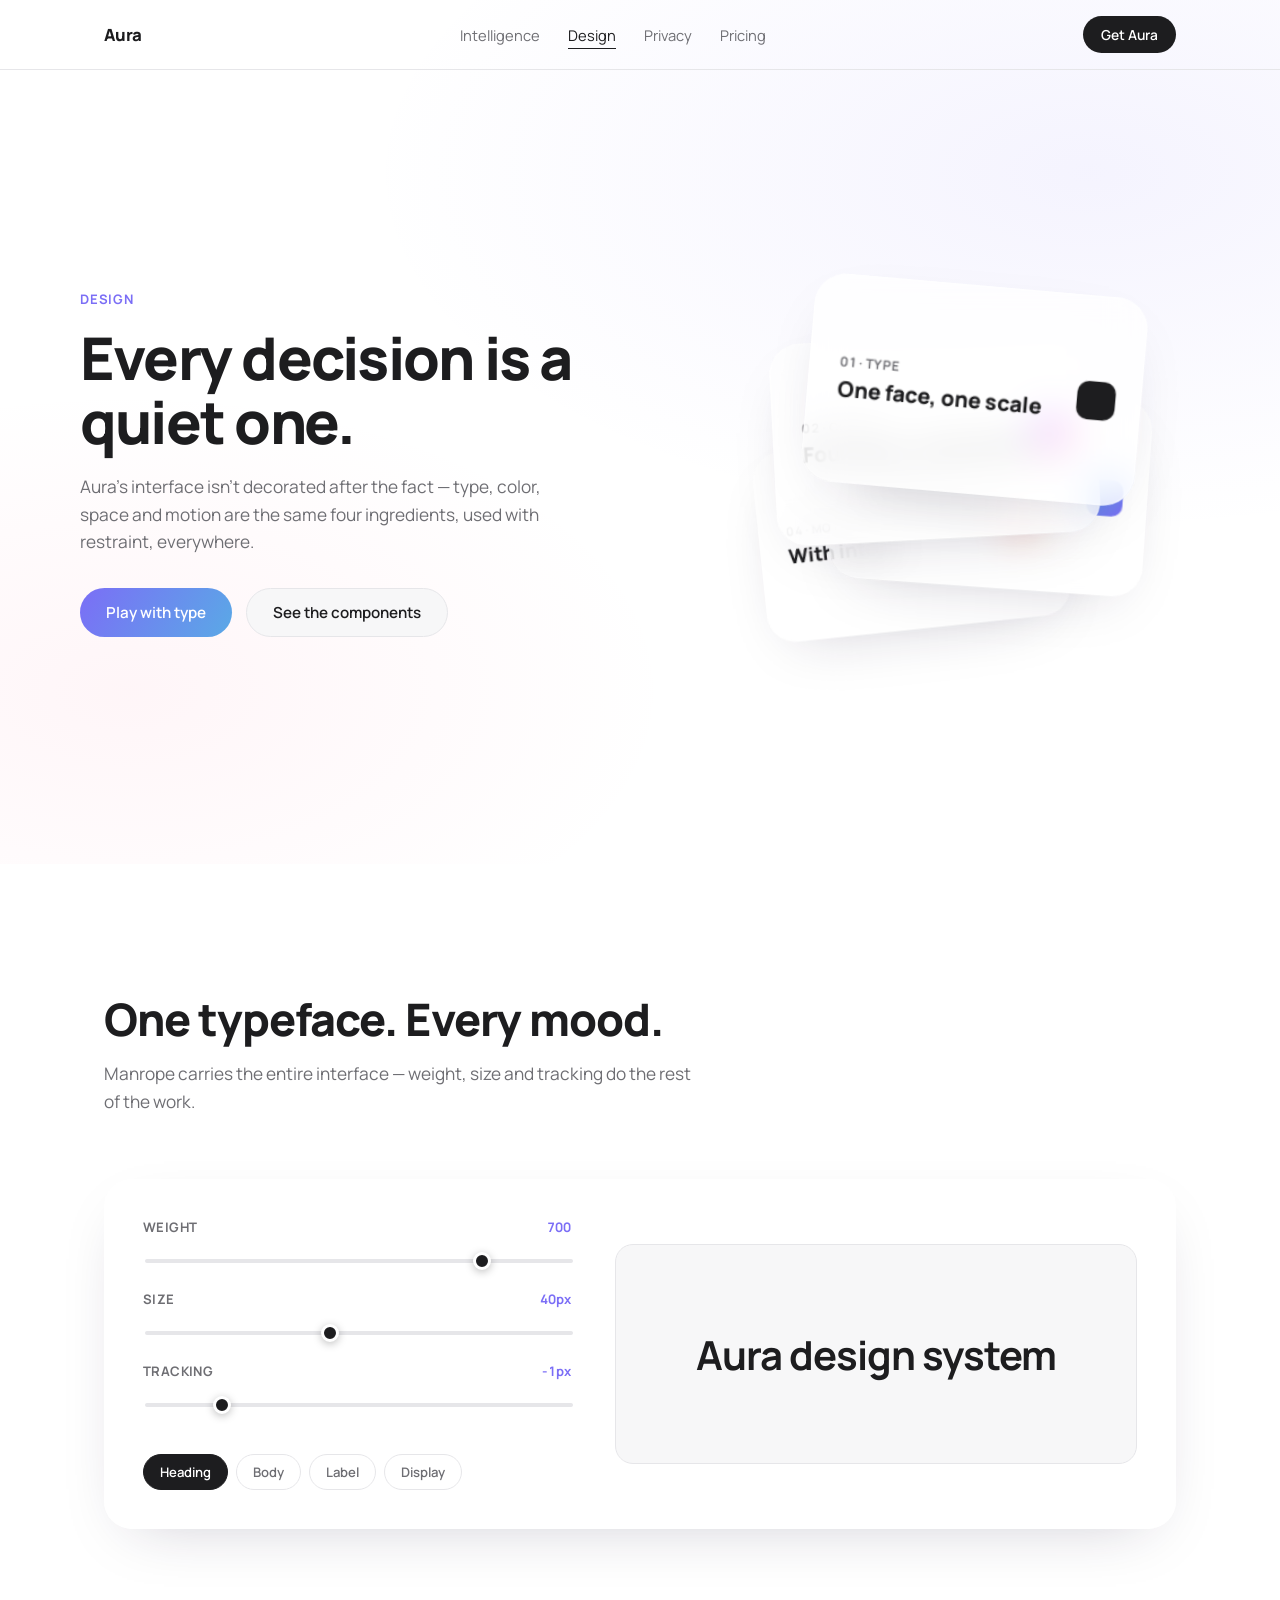
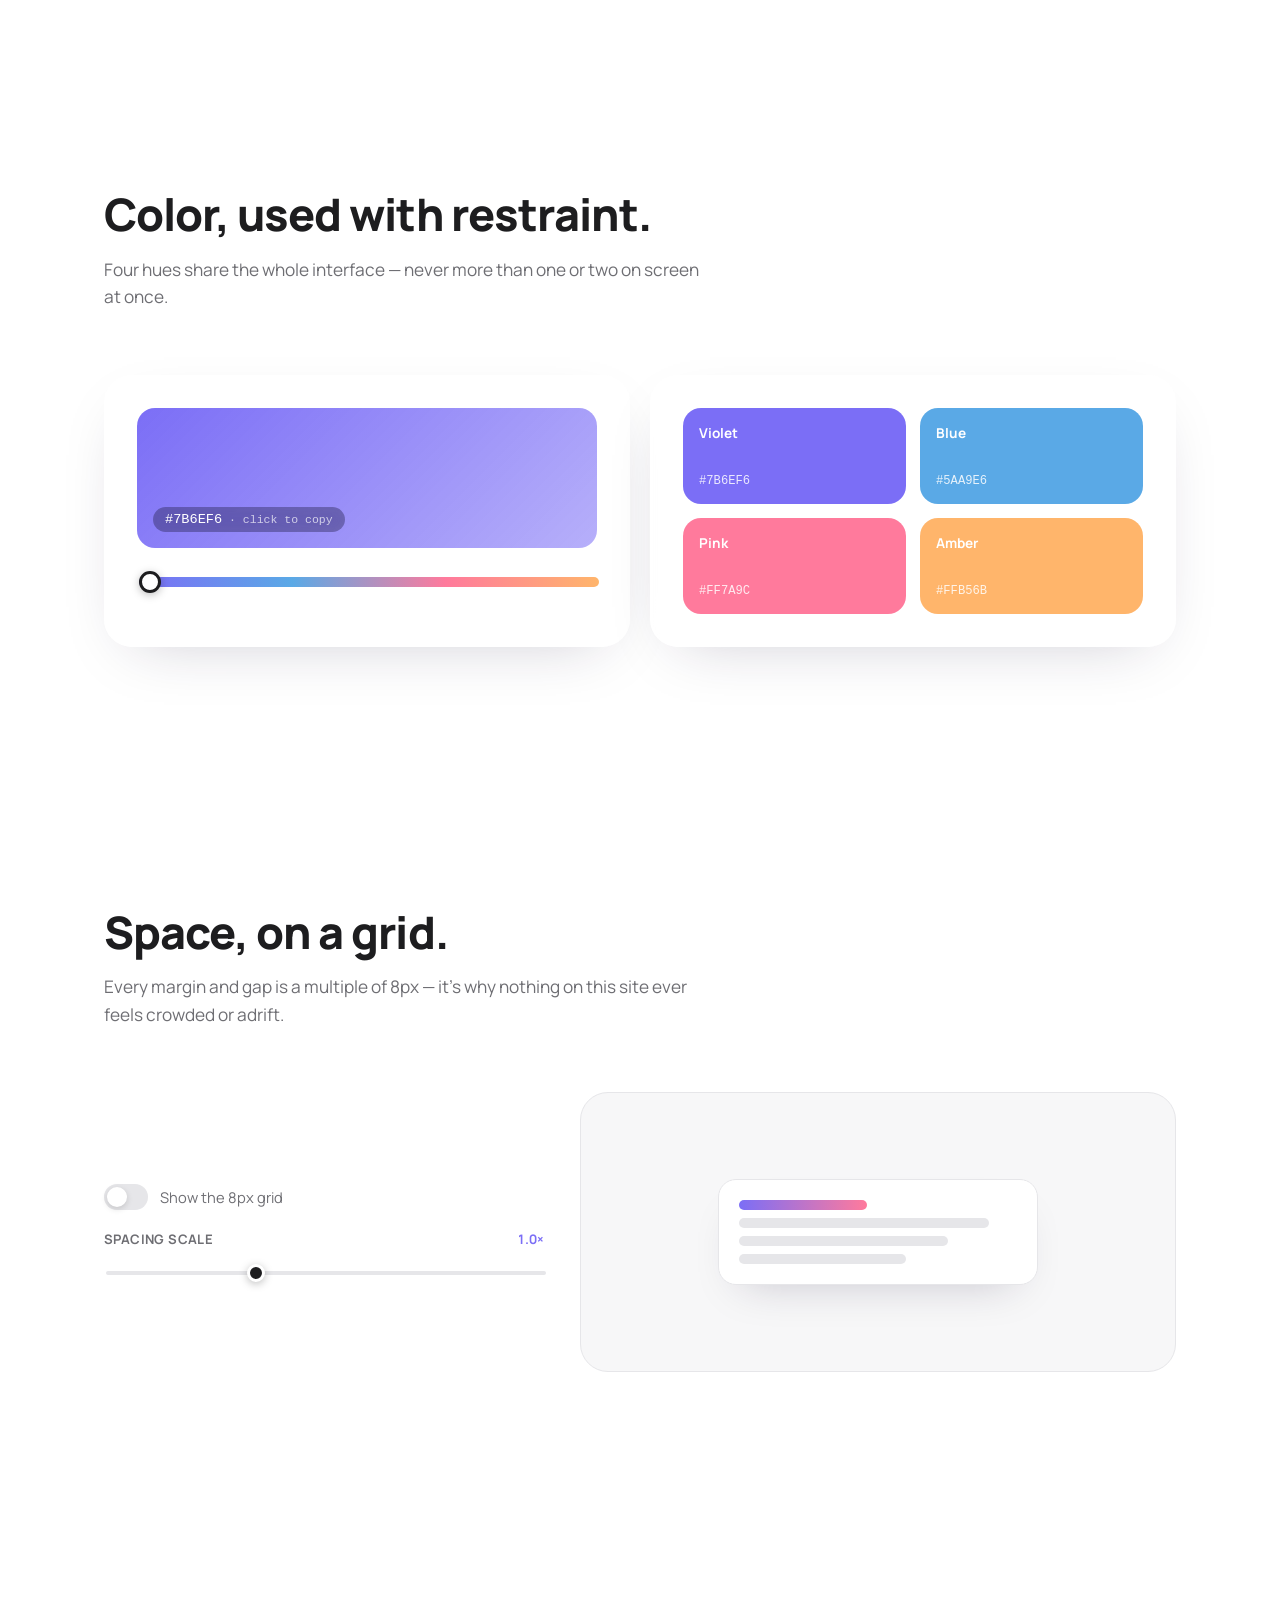
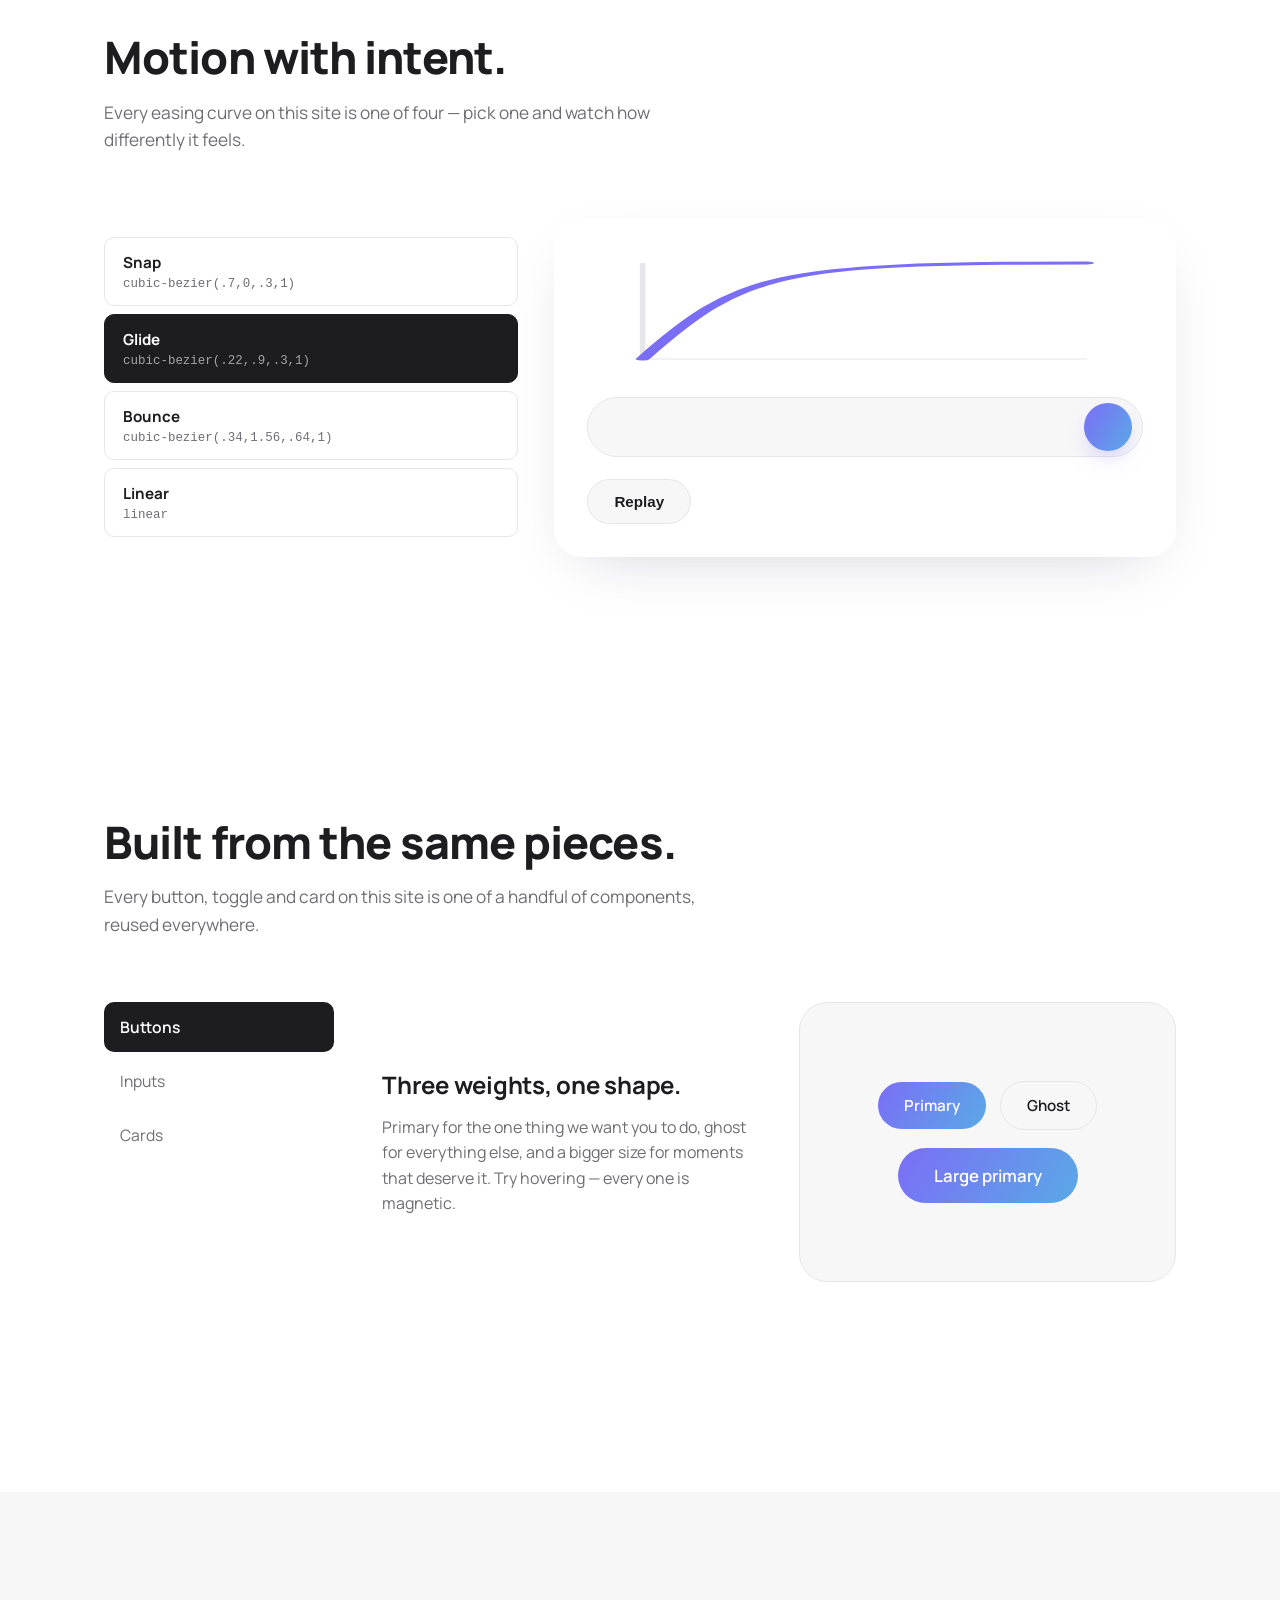
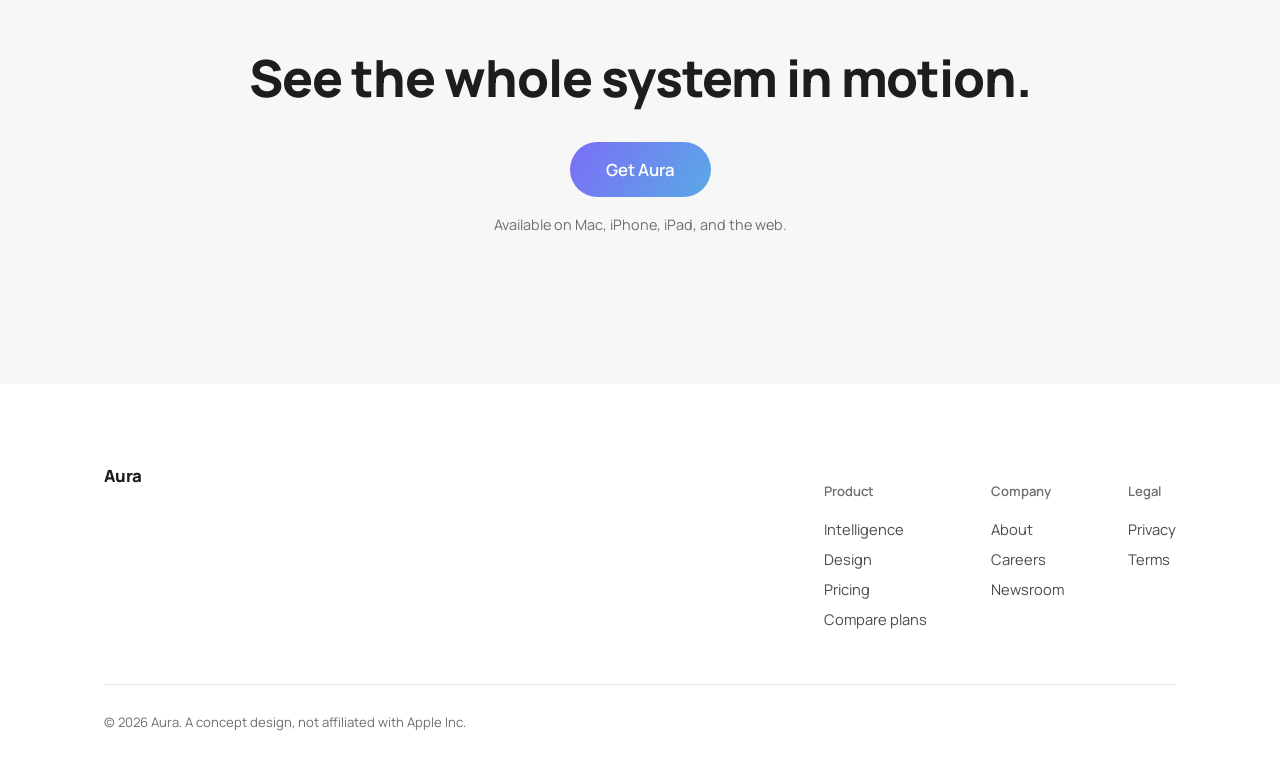
==== commit 2b0f46c9: "Update design.html" ====
--- a/design.html
+++ b/design.html
@@ -327,4 +327,9 @@
 
 <script src="design.js"></script>
 </body>
+  <!--
+   *    /\_/\      +
+       ( o.o )   <3  ghostly.grl
+   +    > ^ <          *
+-->
 </html>
